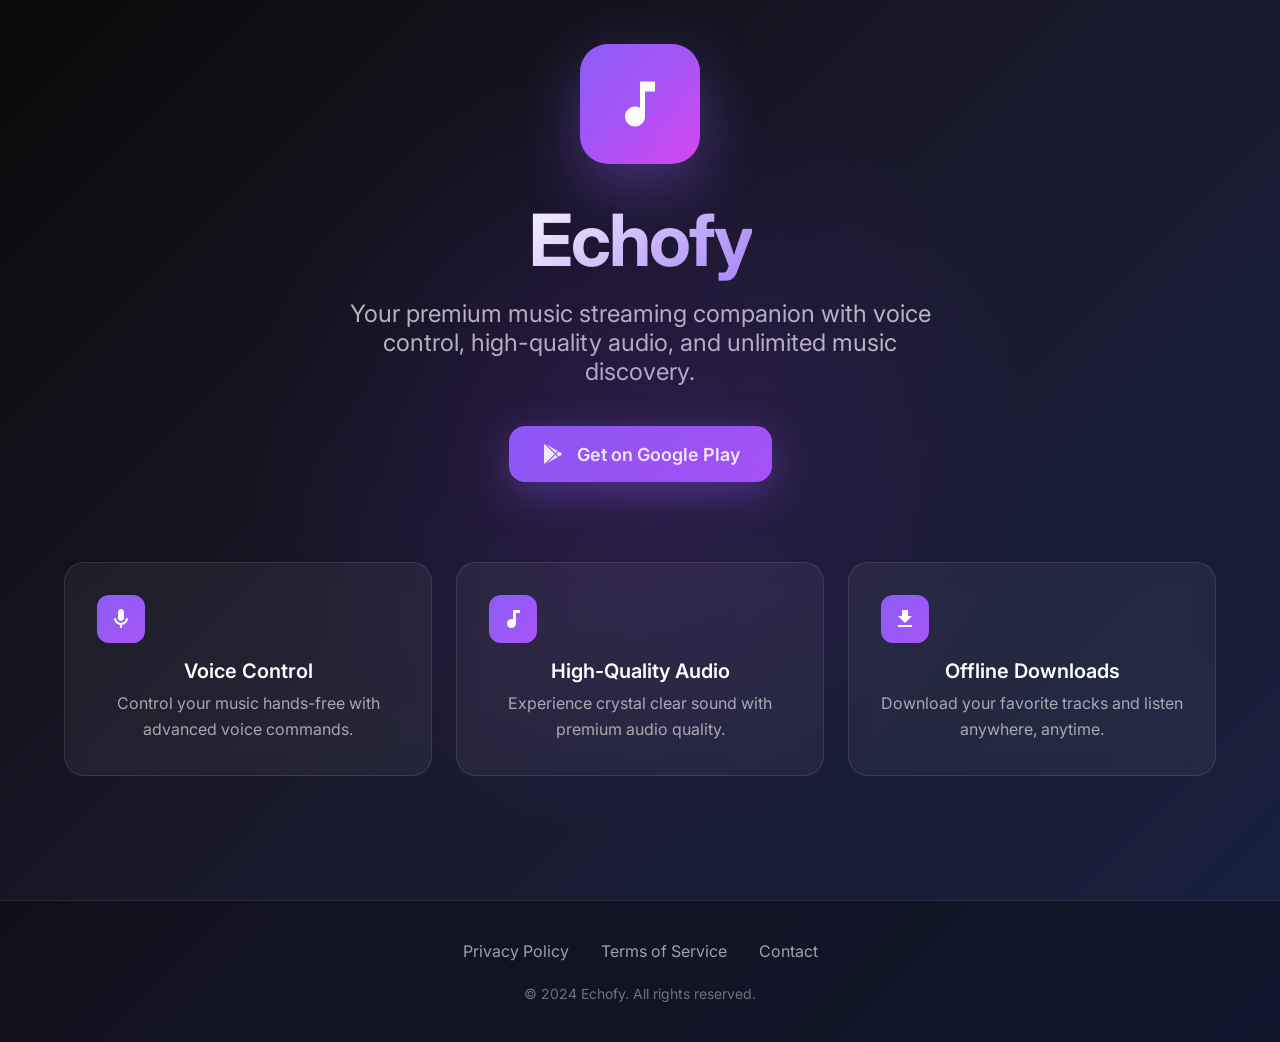
==== index.html @ 70262115 "Initial commit - Echofy landing page with app-ads.txt" ====
<!DOCTYPE html>
<html lang="en">
<head>
    <meta charset="UTF-8">
    <meta name="viewport" content="width=device-width, initial-scale=1.0">
    <title>Echofy - Premium Music Streaming</title>
    <meta name="description" content="Echofy - Your premium music streaming companion with voice control, high-quality audio, and offline downloads.">
    <link rel="preconnect" href="https://fonts.googleapis.com">
    <link rel="preconnect" href="https://fonts.gstatic.com" crossorigin>
    <link href="https://fonts.googleapis.com/css2?family=Inter:wght@400;500;600;700&display=swap" rel="stylesheet">
    <style>
        * {
            margin: 0;
            padding: 0;
            box-sizing: border-box;
        }
        
        body {
            font-family: 'Inter', -apple-system, BlinkMacSystemFont, sans-serif;
            background: linear-gradient(135deg, #0a0a0a 0%, #1a1a2e 50%, #16213e 100%);
            min-height: 100vh;
            color: #ffffff;
            overflow-x: hidden;
        }
        
        .container {
            max-width: 1200px;
            margin: 0 auto;
            padding: 0 24px;
        }
        
        /* Hero Section */
        .hero {
            min-height: 100vh;
            display: flex;
            flex-direction: column;
            justify-content: center;
            align-items: center;
            text-align: center;
            position: relative;
            padding: 40px 24px;
        }
        
        .hero::before {
            content: '';
            position: absolute;
            top: 0;
            left: 0;
            right: 0;
            bottom: 0;
            background: radial-gradient(circle at 50% 50%, rgba(138, 43, 226, 0.15) 0%, transparent 50%);
            pointer-events: none;
        }
        
        .logo {
            width: 120px;
            height: 120px;
            background: linear-gradient(135deg, #8B5CF6 0%, #A855F7 50%, #D946EF 100%);
            border-radius: 28px;
            display: flex;
            align-items: center;
            justify-content: center;
            margin-bottom: 32px;
            box-shadow: 0 20px 60px rgba(139, 92, 246, 0.4);
            animation: float 6s ease-in-out infinite;
        }
        
        @keyframes float {
            0%, 100% { transform: translateY(0px); }
            50% { transform: translateY(-10px); }
        }
        
        .logo svg {
            width: 60px;
            height: 60px;
            fill: white;
        }
        
        h1 {
            font-size: clamp(48px, 8vw, 72px);
            font-weight: 700;
            background: linear-gradient(135deg, #ffffff 0%, #a78bfa 100%);
            -webkit-background-clip: text;
            -webkit-text-fill-color: transparent;
            background-clip: text;
            margin-bottom: 16px;
            letter-spacing: -2px;
        }
        
        .tagline {
            font-size: clamp(18px, 3vw, 24px);
            color: rgba(255, 255, 255, 0.7);
            margin-bottom: 40px;
            max-width: 600px;
        }
        
        .cta-button {
            display: inline-flex;
            align-items: center;
            gap: 12px;
            padding: 16px 32px;
            background: linear-gradient(135deg, #8B5CF6 0%, #A855F7 100%);
            color: white;
            text-decoration: none;
            border-radius: 16px;
            font-weight: 600;
            font-size: 18px;
            transition: all 0.3s ease;
            box-shadow: 0 10px 40px rgba(139, 92, 246, 0.4);
        }
        
        .cta-button:hover {
            transform: translateY(-2px);
            box-shadow: 0 15px 50px rgba(139, 92, 246, 0.5);
        }
        
        .cta-button svg {
            width: 24px;
            height: 24px;
        }
        
        /* Features */
        .features {
            display: grid;
            grid-template-columns: repeat(auto-fit, minmax(280px, 1fr));
            gap: 24px;
            margin-top: 80px;
            padding-bottom: 80px;
        }
        
        .feature {
            background: rgba(255, 255, 255, 0.05);
            backdrop-filter: blur(10px);
            border: 1px solid rgba(255, 255, 255, 0.1);
            border-radius: 20px;
            padding: 32px;
            transition: all 0.3s ease;
        }
        
        .feature:hover {
            background: rgba(255, 255, 255, 0.08);
            border-color: rgba(139, 92, 246, 0.3);
            transform: translateY(-4px);
        }
        
        .feature-icon {
            width: 48px;
            height: 48px;
            background: linear-gradient(135deg, #8B5CF6 0%, #A855F7 100%);
            border-radius: 12px;
            display: flex;
            align-items: center;
            justify-content: center;
            margin-bottom: 16px;
        }
        
        .feature-icon svg {
            width: 24px;
            height: 24px;
            fill: white;
        }
        
        .feature h3 {
            font-size: 20px;
            font-weight: 600;
            margin-bottom: 8px;
        }
        
        .feature p {
            color: rgba(255, 255, 255, 0.6);
            line-height: 1.6;
        }
        
        /* Footer */
        footer {
            background: rgba(0, 0, 0, 0.3);
            border-top: 1px solid rgba(255, 255, 255, 0.1);
            padding: 40px 24px;
            text-align: center;
        }
        
        .footer-links {
            display: flex;
            justify-content: center;
            gap: 32px;
            margin-bottom: 24px;
            flex-wrap: wrap;
        }
        
        .footer-links a {
            color: rgba(255, 255, 255, 0.6);
            text-decoration: none;
            transition: color 0.3s ease;
        }
        
        .footer-links a:hover {
            color: #A855F7;
        }
        
        .copyright {
            color: rgba(255, 255, 255, 0.4);
            font-size: 14px;
        }
    </style>
</head>
<body>
    <section class="hero">
        <div class="logo">
            <svg viewBox="0 0 24 24" xmlns="http://www.w3.org/2000/svg">
                <path d="M12 3v10.55c-.59-.34-1.27-.55-2-.55-2.21 0-4 1.79-4 4s1.79 4 4 4 4-1.79 4-4V7h4V3h-6z"/>
            </svg>
        </div>
        <h1>Echofy</h1>
        <p class="tagline">Your premium music streaming companion with voice control, high-quality audio, and unlimited music discovery.</p>
        <a href="https://play.google.com/store/apps/details?id=com.Chenkham.Echofy" class="cta-button">
            <svg viewBox="0 0 24 24" fill="currentColor">
                <path d="M3,20.5V3.5C3,2.91 3.34,2.39 3.84,2.15L13.69,12L3.84,21.85C3.34,21.6 3,21.09 3,20.5M16.81,15.12L6.05,21.34L14.54,12.85L16.81,15.12M20.16,10.81C20.5,11.08 20.75,11.5 20.75,12C20.75,12.5 20.5,12.92 20.16,13.19L17.89,14.5L15.39,12L17.89,9.5L20.16,10.81M6.05,2.66L16.81,8.88L14.54,11.15L6.05,2.66Z"/>
            </svg>
            Get on Google Play
        </a>
        
        <div class="features container">
            <div class="feature">
                <div class="feature-icon">
                    <svg viewBox="0 0 24 24"><path d="M12 14c1.66 0 3-1.34 3-3V5c0-1.66-1.34-3-3-3S9 3.34 9 5v6c0 1.66 1.34 3 3 3zm5.91-3c-.49 0-.9.36-.98.85C16.52 14.2 14.47 16 12 16s-4.52-1.8-4.93-4.15c-.08-.49-.49-.85-.98-.85-.61 0-1.09.54-1 1.14.49 3 2.89 5.35 5.91 5.78V20c0 .55.45 1 1 1s1-.45 1-1v-2.08c3.02-.43 5.42-2.78 5.91-5.78.1-.6-.39-1.14-1-1.14z"/></svg>
                </div>
                <h3>Voice Control</h3>
                <p>Control your music hands-free with advanced voice commands.</p>
            </div>
            <div class="feature">
                <div class="feature-icon">
                    <svg viewBox="0 0 24 24"><path d="M12 3v9.28c-.47-.17-.97-.28-1.5-.28C8.01 12 6 14.01 6 16.5S8.01 21 10.5 21c2.31 0 4.2-1.75 4.45-4H15V6h4V3h-7z"/></svg>
                </div>
                <h3>High-Quality Audio</h3>
                <p>Experience crystal clear sound with premium audio quality.</p>
            </div>
            <div class="feature">
                <div class="feature-icon">
                    <svg viewBox="0 0 24 24"><path d="M19 9h-4V3H9v6H5l7 7 7-7zM5 18v2h14v-2H5z"/></svg>
                </div>
                <h3>Offline Downloads</h3>
                <p>Download your favorite tracks and listen anywhere, anytime.</p>
            </div>
        </div>
    </section>
    
    <footer>
        <div class="footer-links">
            <a href="privacy-policy.html">Privacy Policy</a>
            <a href="terms.html">Terms of Service</a>
            <a href="mailto:support@echofy.app">Contact</a>
        </div>
        <p class="copyright">© 2024 Echofy. All rights reserved.</p>
    </footer>
</body>
</html>
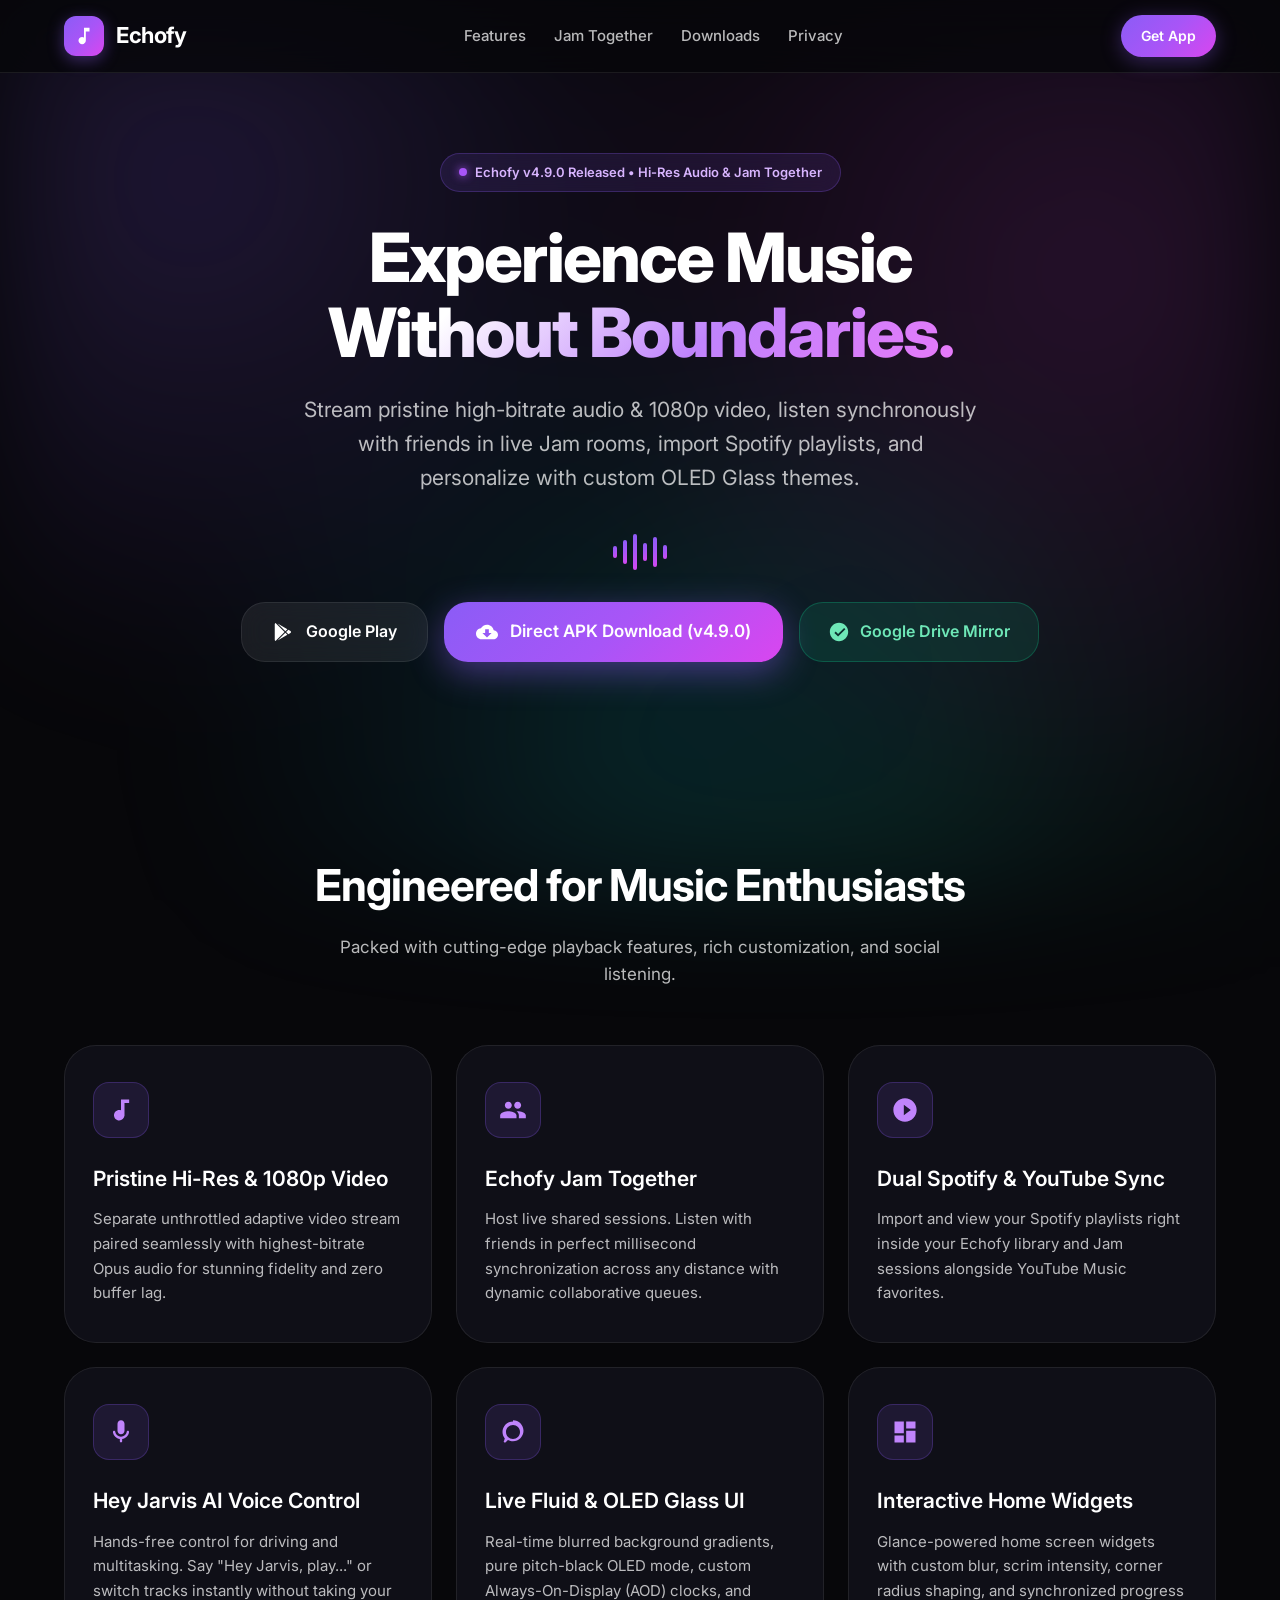
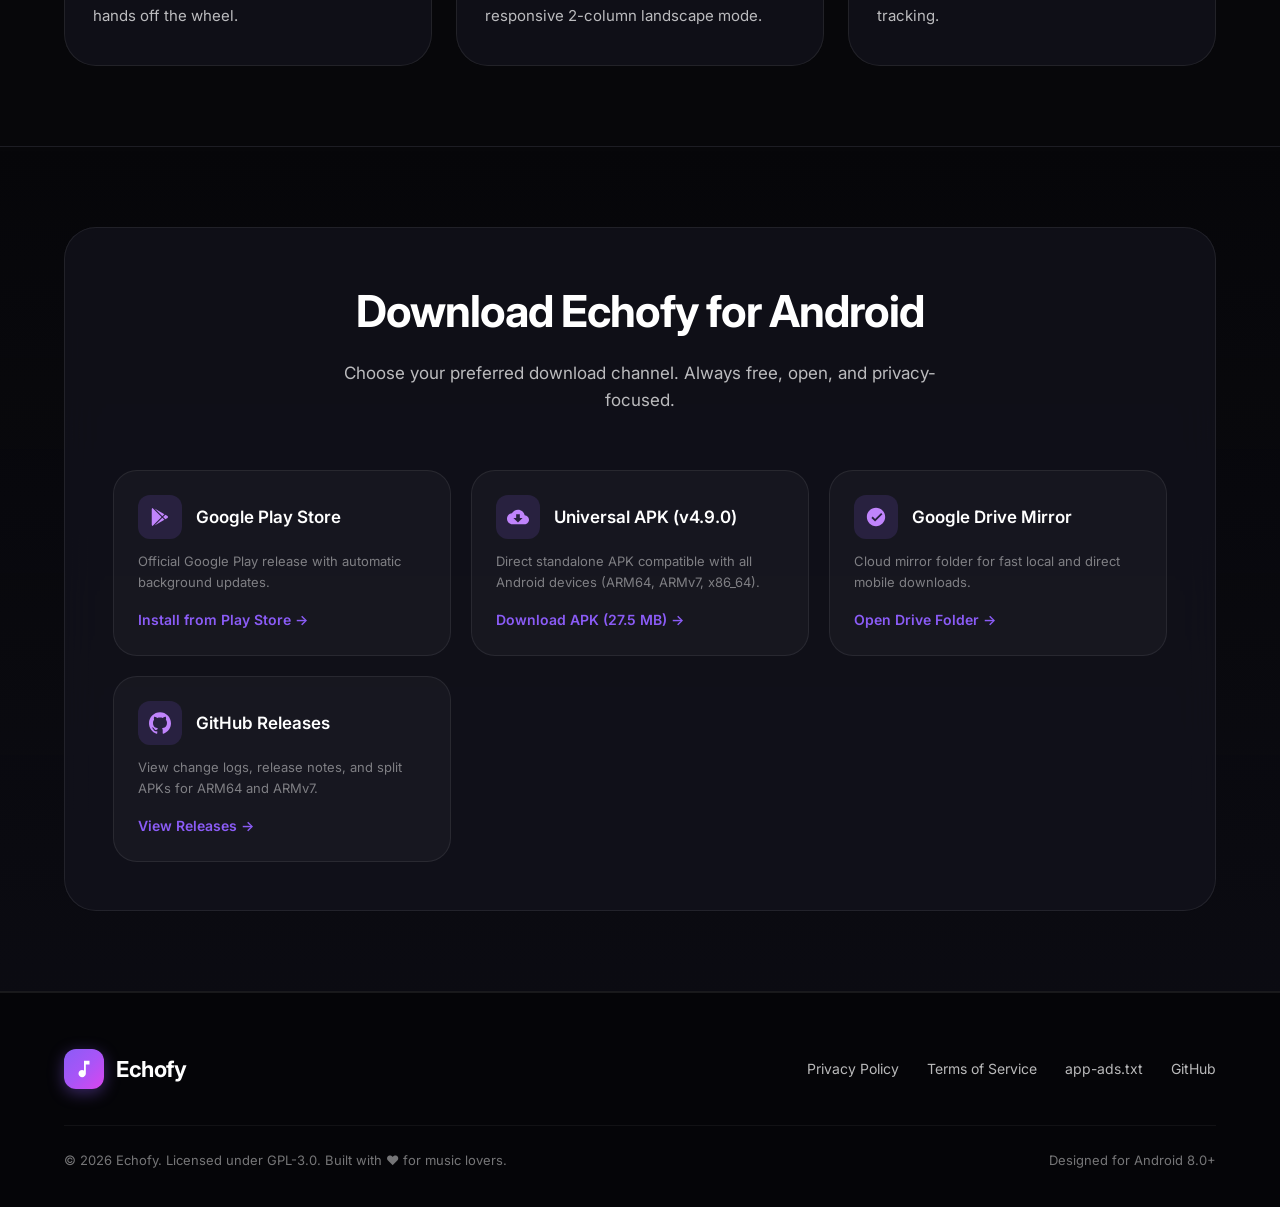
==== commit c9f842a1: "feat: Add dynamic deep-link router, modern OLED glass UI, downloads hub, and Jam Together support" ====
--- a/index.html
+++ b/index.html
@@ -1,256 +1,332 @@
 <!DOCTYPE html>
 <html lang="en">
 <head>
-    <meta charset="UTF-8">
-    <meta name="viewport" content="width=device-width, initial-scale=1.0">
-    <title>Echofy - Premium Music Streaming</title>
-    <meta name="description" content="Echofy - Your premium music streaming companion with voice control, high-quality audio, and offline downloads.">
-    <link rel="preconnect" href="https://fonts.googleapis.com">
-    <link rel="preconnect" href="https://fonts.gstatic.com" crossorigin>
-    <link href="https://fonts.googleapis.com/css2?family=Inter:wght@400;500;600;700&display=swap" rel="stylesheet">
-    <style>
-        * {
-            margin: 0;
-            padding: 0;
-            box-sizing: border-box;
-        }
-        
-        body {
-            font-family: 'Inter', -apple-system, BlinkMacSystemFont, sans-serif;
-            background: linear-gradient(135deg, #0a0a0a 0%, #1a1a2e 50%, #16213e 100%);
-            min-height: 100vh;
-            color: #ffffff;
-            overflow-x: hidden;
-        }
-        
-        .container {
-            max-width: 1200px;
-            margin: 0 auto;
-            padding: 0 24px;
-        }
-        
-        /* Hero Section */
-        .hero {
-            min-height: 100vh;
-            display: flex;
-            flex-direction: column;
-            justify-content: center;
-            align-items: center;
-            text-align: center;
-            position: relative;
-            padding: 40px 24px;
-        }
-        
-        .hero::before {
-            content: '';
-            position: absolute;
-            top: 0;
-            left: 0;
-            right: 0;
-            bottom: 0;
-            background: radial-gradient(circle at 50% 50%, rgba(138, 43, 226, 0.15) 0%, transparent 50%);
-            pointer-events: none;
-        }
-        
-        .logo {
-            width: 120px;
-            height: 120px;
-            background: linear-gradient(135deg, #8B5CF6 0%, #A855F7 50%, #D946EF 100%);
-            border-radius: 28px;
-            display: flex;
-            align-items: center;
-            justify-content: center;
-            margin-bottom: 32px;
-            box-shadow: 0 20px 60px rgba(139, 92, 246, 0.4);
-            animation: float 6s ease-in-out infinite;
-        }
-        
-        @keyframes float {
-            0%, 100% { transform: translateY(0px); }
-            50% { transform: translateY(-10px); }
-        }
-        
-        .logo svg {
-            width: 60px;
-            height: 60px;
-            fill: white;
-        }
-        
-        h1 {
-            font-size: clamp(48px, 8vw, 72px);
-            font-weight: 700;
-            background: linear-gradient(135deg, #ffffff 0%, #a78bfa 100%);
-            -webkit-background-clip: text;
-            -webkit-text-fill-color: transparent;
-            background-clip: text;
-            margin-bottom: 16px;
-            letter-spacing: -2px;
-        }
-        
-        .tagline {
-            font-size: clamp(18px, 3vw, 24px);
-            color: rgba(255, 255, 255, 0.7);
-            margin-bottom: 40px;
-            max-width: 600px;
-        }
-        
-        .cta-button {
-            display: inline-flex;
-            align-items: center;
-            gap: 12px;
-            padding: 16px 32px;
-            background: linear-gradient(135deg, #8B5CF6 0%, #A855F7 100%);
-            color: white;
-            text-decoration: none;
-            border-radius: 16px;
-            font-weight: 600;
-            font-size: 18px;
-            transition: all 0.3s ease;
-            box-shadow: 0 10px 40px rgba(139, 92, 246, 0.4);
-        }
-        
-        .cta-button:hover {
-            transform: translateY(-2px);
-            box-shadow: 0 15px 50px rgba(139, 92, 246, 0.5);
-        }
-        
-        .cta-button svg {
-            width: 24px;
-            height: 24px;
-        }
-        
-        /* Features */
-        .features {
-            display: grid;
-            grid-template-columns: repeat(auto-fit, minmax(280px, 1fr));
-            gap: 24px;
-            margin-top: 80px;
-            padding-bottom: 80px;
-        }
-        
-        .feature {
-            background: rgba(255, 255, 255, 0.05);
-            backdrop-filter: blur(10px);
-            border: 1px solid rgba(255, 255, 255, 0.1);
-            border-radius: 20px;
-            padding: 32px;
-            transition: all 0.3s ease;
-        }
-        
-        .feature:hover {
-            background: rgba(255, 255, 255, 0.08);
-            border-color: rgba(139, 92, 246, 0.3);
-            transform: translateY(-4px);
-        }
-        
-        .feature-icon {
-            width: 48px;
-            height: 48px;
-            background: linear-gradient(135deg, #8B5CF6 0%, #A855F7 100%);
-            border-radius: 12px;
-            display: flex;
-            align-items: center;
-            justify-content: center;
-            margin-bottom: 16px;
-        }
-        
-        .feature-icon svg {
-            width: 24px;
-            height: 24px;
-            fill: white;
-        }
-        
-        .feature h3 {
-            font-size: 20px;
-            font-weight: 600;
-            margin-bottom: 8px;
-        }
-        
-        .feature p {
-            color: rgba(255, 255, 255, 0.6);
-            line-height: 1.6;
-        }
-        
-        /* Footer */
-        footer {
-            background: rgba(0, 0, 0, 0.3);
-            border-top: 1px solid rgba(255, 255, 255, 0.1);
-            padding: 40px 24px;
-            text-align: center;
-        }
-        
-        .footer-links {
-            display: flex;
-            justify-content: center;
-            gap: 32px;
-            margin-bottom: 24px;
-            flex-wrap: wrap;
-        }
-        
-        .footer-links a {
-            color: rgba(255, 255, 255, 0.6);
-            text-decoration: none;
-            transition: color 0.3s ease;
-        }
-        
-        .footer-links a:hover {
-            color: #A855F7;
-        }
-        
-        .copyright {
-            color: rgba(255, 255, 255, 0.4);
-            font-size: 14px;
-        }
-    </style>
+  <meta charset="UTF-8">
+  <meta name="viewport" content="width=device-width, initial-scale=1.0">
+  
+  <!-- Primary Meta Tags -->
+  <title>Echofy - Premium Music Streaming & Jam Together</title>
+  <meta name="title" content="Echofy - Premium Music Streaming & Jam Together">
+  <meta name="description" content="Stream lossless music, enjoy 1080p music videos, listen together in real-time Jam sessions, sync Spotify playlists, and control playback with Hey Jarvis AI voice assistant.">
+  <meta name="theme-color" content="#07070a">
+
+  <!-- Open Graph / Facebook / WhatsApp -->
+  <meta property="og:type" content="music.song">
+  <meta property="og:site_name" content="Echofy">
+  <meta property="og:title" content="Echofy - Premium Music Streaming">
+  <meta property="og:description" content="Experience music without boundaries. Lossless audio, real-time Jam Together sync, Spotify playlist integration, and dynamic Glass UI.">
+  <meta property="og:image" content="https://raw.githubusercontent.com/chenkham/Echofy-android/master/fastlane/metadata/android/en-US/images/featureGraphic.png">
+
+  <!-- Twitter / X -->
+  <meta property="twitter:card" content="summary_large_image">
+  <meta property="twitter:title" content="Echofy - Premium Music Streaming">
+  <meta property="twitter:description" content="Experience music without boundaries. Stream lossless audio, listen in sync with friends, and customize with OLED Glass UI.">
+  <meta property="twitter:image" content="https://raw.githubusercontent.com/chenkham/Echofy-android/master/fastlane/metadata/android/en-US/images/featureGraphic.png">
+
+  <!-- Fonts & Stylesheet -->
+  <link rel="preconnect" href="https://fonts.googleapis.com">
+  <link rel="preconnect" href="https://fonts.gstatic.com" crossorigin>
+  <link href="https://fonts.googleapis.com/css2?family=Inter:wght@400;500;600;700;800&display=swap" rel="stylesheet">
+  <link rel="stylesheet" href="style.css">
 </head>
 <body>
+  <!-- Ambient background glow -->
+  <div class="bg-mesh"></div>
+
+  <!-- Navigation Bar -->
+  <header class="navbar">
+    <div class="container nav-container">
+      <a href="index.html" class="nav-brand">
+        <div class="brand-icon">
+          <svg viewBox="0 0 24 24">
+            <path d="M12 3v10.55c-.59-.34-1.27-.55-2-.55-2.21 0-4 1.79-4 4s1.79 4 4 4 4-1.79 4-4V7h4V3h-6z"/>
+          </svg>
+        </div>
+        <span>Echofy</span>
+      </a>
+
+      <nav class="nav-links">
+        <a href="#features" class="nav-link">Features</a>
+        <a href="#jam" class="nav-link">Jam Together</a>
+        <a href="#downloads" class="nav-link">Downloads</a>
+        <a href="privacy-policy.html" class="nav-link">Privacy</a>
+      </nav>
+
+      <a href="#downloads" class="nav-btn">Get App</a>
+    </div>
+  </header>
+
+  <main>
+    <!-- Dynamic Shared Item Card (Activated when opening a shared track, jam, or playlist link) -->
+    <section id="shared-item-section" class="container">
+      <div class="shared-card">
+        <div class="shared-media-preview">
+          <div id="jam-box" class="jam-code-box" style="display: none; width: 100%;">
+            <div>
+              <span style="font-size: 11px; text-transform: uppercase; color: #6ee7b7; font-weight: 700;">Invite Code</span>
+              <div id="jam-code-display" class="jam-code-text">ECHOFY</div>
+            </div>
+            <button id="btn-copy-jam" class="btn-copy" type="button">Copy Code</button>
+          </div>
+          <img id="shared-art" class="shared-art" src="" alt="Album Artwork" style="display: none;">
+        </div>
+
+        <div class="shared-details">
+          <span id="shared-badge" class="shared-badge">🎵 Shared Item</span>
+          <h2 id="shared-title" class="shared-title">Loading track...</h2>
+          <p id="shared-subtitle" class="shared-subtitle">Listen seamlessly in high quality on Echofy</p>
+
+          <div class="shared-actions">
+            <button id="btn-open-app" class="btn-open-app" type="button">
+              <svg width="20" height="20" viewBox="0 0 24 24" fill="currentColor">
+                <path d="M8 5v14l11-7z"/>
+              </svg>
+              Open in Echofy
+            </button>
+            <a href="#downloads" class="btn-secondary">
+              <svg width="18" height="18" viewBox="0 0 24 24" fill="currentColor">
+                <path d="M19 9h-4V3H9v6H5l7 7 7-7zM5 18v2h14v-2H5z"/>
+              </svg>
+              Download App
+            </a>
+          </div>
+        </div>
+      </div>
+    </section>
+
+    <!-- Hero Section -->
     <section class="hero">
-        <div class="logo">
-            <svg viewBox="0 0 24 24" xmlns="http://www.w3.org/2000/svg">
-                <path d="M12 3v10.55c-.59-.34-1.27-.55-2-.55-2.21 0-4 1.79-4 4s1.79 4 4 4 4-1.79 4-4V7h4V3h-6z"/>
+      <div class="container">
+        <div class="release-pill">
+          <span class="pill-dot"></span>
+          <span>Echofy v4.9.0 Released • Hi-Res Audio & Jam Together</span>
+        </div>
+
+        <h1 class="hero-title">
+          Experience Music <br>
+          <span class="gradient-text">Without Boundaries.</span>
+        </h1>
+
+        <p class="hero-subhead">
+          Stream pristine high-bitrate audio & 1080p video, listen synchronously with friends in live Jam rooms, import Spotify playlists, and personalize with custom OLED Glass themes.
+        </p>
+
+        <!-- Animated Sound Wave Visualizer -->
+        <div class="wave-visualizer">
+          <div class="wave-bar"></div>
+          <div class="wave-bar"></div>
+          <div class="wave-bar"></div>
+          <div class="wave-bar"></div>
+          <div class="wave-bar"></div>
+          <div class="wave-bar"></div>
+        </div>
+
+        <div class="hero-cta-group">
+          <a href="https://play.google.com/store/apps/details?id=com.Chenkham.Echofy" class="btn-playstore btn-playstore-link" target="_blank" rel="noopener">
+            <svg width="22" height="22" viewBox="0 0 24 24" fill="currentColor">
+              <path d="M3,20.5V3.5C3,2.91 3.34,2.39 3.84,2.15L13.69,12L3.84,21.85C3.34,21.6 3,21.09 3,20.5M16.81,15.12L6.05,21.34L14.54,12.85L16.81,15.12M20.16,10.81C20.5,11.08 20.75,11.5 20.75,12C20.75,12.5 20.5,12.92 20.16,13.19L17.89,14.5L15.39,12L17.89,9.5L20.16,10.81M6.05,2.66L16.81,8.88L14.54,11.15L6.05,2.66Z"/>
             </svg>
-        </div>
-        <h1>Echofy</h1>
-        <p class="tagline">Your premium music streaming companion with voice control, high-quality audio, and unlimited music discovery.</p>
-        <a href="https://play.google.com/store/apps/details?id=com.Chenkham.Echofy" class="cta-button">
-            <svg viewBox="0 0 24 24" fill="currentColor">
-                <path d="M3,20.5V3.5C3,2.91 3.34,2.39 3.84,2.15L13.69,12L3.84,21.85C3.34,21.6 3,21.09 3,20.5M16.81,15.12L6.05,21.34L14.54,12.85L16.81,15.12M20.16,10.81C20.5,11.08 20.75,11.5 20.75,12C20.75,12.5 20.5,12.92 20.16,13.19L17.89,14.5L15.39,12L17.89,9.5L20.16,10.81M6.05,2.66L16.81,8.88L14.54,11.15L6.05,2.66Z"/>
+            Google Play
+          </a>
+
+          <a href="https://github.com/chenkham/Echofy-android/releases/download/v4.9.0/Echofy_4.9.0_universal.apk" class="btn-primary btn-apk-link">
+            <svg width="22" height="22" viewBox="0 0 24 24" fill="currentColor">
+              <path d="M19.35 10.04C18.67 6.59 15.64 4 12 4 9.11 4 6.6 5.64 5.35 8.04 2.34 8.36 0 10.91 0 14c0 3.31 2.69 6 6 6h13c2.76 0 5-2.24 5-5 0-2.64-2.05-4.78-4.65-4.96zM17 13l-5 5-5-5h3V9h4v4h3z"/>
             </svg>
-            Get on Google Play
+            Direct APK Download (v4.9.0)
+          </a>
+
+          <a href="https://drive.google.com/drive/folders/1EchofyReleases?usp=sharing" class="btn-drive btn-drive-link" target="_blank" rel="noopener">
+            <svg width="22" height="22" viewBox="0 0 24 24" fill="currentColor">
+              <path d="M12.01 1.98c-5.52 0-10 4.48-10 10 0 5.52 4.48 10 10 10 5.52 0 10-4.48 10-10 0-5.52-4.48-10-10-10zm-1.01 15.02l-4-4 1.41-1.41 2.59 2.58 6.59-6.59 1.41 1.41-8 8z"/>
+            </svg>
+            Google Drive Mirror
+          </a>
+        </div>
+      </div>
+    </section>
+
+    <!-- Features Grid -->
+    <section id="features" class="section">
+      <div class="container">
+        <div class="section-header">
+          <h2 class="section-title">Engineered for Music Enthusiasts</h2>
+          <p class="section-desc">Packed with cutting-edge playback features, rich customization, and social listening.</p>
+        </div>
+
+        <div class="features-grid">
+          <!-- Feature 1: Lossless Audio & 1080p Video -->
+          <div class="feature-card">
+            <div class="feature-icon-box">
+              <svg viewBox="0 0 24 24">
+                <path d="M12 3v9.28c-.47-.17-.97-.28-1.5-.28C8.01 12 6 14.01 6 16.5S8.01 21 10.5 21c2.31 0 4.2-1.75 4.45-4H15V6h4V3h-7z"/>
+              </svg>
+            </div>
+            <h3>Pristine Hi-Res & 1080p Video</h3>
+            <p>Separate unthrottled adaptive video stream paired seamlessly with highest-bitrate Opus audio for stunning fidelity and zero buffer lag.</p>
+          </div>
+
+          <!-- Feature 2: Echofy Jam Together -->
+          <div id="jam" class="feature-card">
+            <div class="feature-icon-box">
+              <svg viewBox="0 0 24 24">
+                <path d="M16 11c1.66 0 2.99-1.34 2.99-3S17.66 5 16 5c-1.66 0-3 1.34-3 3s1.34 3 3 3zm-8 0c1.66 0 2.99-1.34 2.99-3S9.66 5 8 5C6.34 5 5 6.34 5 8s1.34 3 3 3zm0 2c-2.33 0-7 1.17-7 3.5V19h14v-2.5c0-2.33-4.67-3.5-7-3.5zm8 0c-.29 0-.62.02-.97.05 1.16.84 1.97 1.97 1.97 3.45V19h6v-2.5c0-2.33-4.67-3.5-7-3.5z"/>
+              </svg>
+            </div>
+            <h3>Echofy Jam Together</h3>
+            <p>Host live shared sessions. Listen with friends in perfect millisecond synchronization across any distance with dynamic collaborative queues.</p>
+          </div>
+
+          <!-- Feature 3: Spotify & YouTube Dual Sync -->
+          <div class="feature-card">
+            <div class="feature-icon-box">
+              <svg viewBox="0 0 24 24">
+                <path d="M12 2C6.48 2 2 6.48 2 12s4.48 10 10 10 10-4.48 10-10S17.52 2 12 2zm-1 14.5v-9l6 4.5-6 4.5z"/>
+              </svg>
+            </div>
+            <h3>Dual Spotify & YouTube Sync</h3>
+            <p>Import and view your Spotify playlists right inside your Echofy library and Jam sessions alongside YouTube Music favorites.</p>
+          </div>
+
+          <!-- Feature 4: Hey Jarvis AI Voice Assistant -->
+          <div class="feature-card">
+            <div class="feature-icon-box">
+              <svg viewBox="0 0 24 24">
+                <path d="M12 14c1.66 0 3-1.34 3-3V5c0-1.66-1.34-3-3-3S9 3.34 9 5v6c0 1.66 1.34 3 3 3zm5.91-3c-.49 0-.9.36-.98.85C16.52 14.2 14.47 16 12 16s-4.52-1.8-4.93-4.15c-.08-.49-.49-.85-.98-.85-.61 0-1.09.54-1 1.14.49 3 2.89 5.35 5.91 5.78V20c0 .55.45 1 1 1s1-.45 1-1v-2.08c3.02-.43 5.42-2.78 5.91-5.78.1-.6-.39-1.14-1-1.14z"/>
+              </svg>
+            </div>
+            <h3>Hey Jarvis AI Voice Control</h3>
+            <p>Hands-free control for driving and multitasking. Say "Hey Jarvis, play..." or switch tracks instantly without taking your hands off the wheel.</p>
+          </div>
+
+          <!-- Feature 5: OLED Glass & Dynamic Themes -->
+          <div class="feature-card">
+            <div class="feature-icon-box">
+              <svg viewBox="0 0 24 24">
+                <path d="M12 3c-4.97 0-9 4.03-9 9 0 2.12.74 4.07 1.97 5.61L4.35 19.4c-.39.39-.39 1.02 0 1.41.39.39 1.02.39 1.41 0l1.9-1.9C9.22 19.58 10.56 20 12 20c4.97 0 9-4.03 9-9s-4.03-9-9-9zm0 15c-3.31 0-6-2.69-6-6s2.69-6 6-6 6 2.69 6 6-2.69 6-6 6z"/>
+              </svg>
+            </div>
+            <h3>Live Fluid & OLED Glass UI</h3>
+            <p>Real-time blurred background gradients, pure pitch-black OLED mode, custom Always-On-Display (AOD) clocks, and responsive 2-column landscape mode.</p>
+          </div>
+
+          <!-- Feature 6: Interactive Widgets -->
+          <div class="feature-card">
+            <div class="feature-icon-box">
+              <svg viewBox="0 0 24 24">
+                <path d="M3 13h8V3H3v10zm0 8h8v-6H3v6zm10 0h8V11h-8v10zm0-18v6h8V3h-8z"/>
+              </svg>
+            </div>
+            <h3>Interactive Home Widgets</h3>
+            <p>Glance-powered home screen widgets with custom blur, scrim intensity, corner radius shaping, and synchronized progress tracking.</p>
+          </div>
+        </div>
+      </div>
+    </section>
+
+    <!-- Download Hub Section -->
+    <section id="downloads" class="section download-section">
+      <div class="container">
+        <div class="downloads-wrapper">
+          <div class="section-header">
+            <h2 class="section-title">Download Echofy for Android</h2>
+            <p class="section-desc">Choose your preferred download channel. Always free, open, and privacy-focused.</p>
+          </div>
+
+          <div class="download-cards-grid">
+            <!-- Google Play Tile -->
+            <a href="https://play.google.com/store/apps/details?id=com.Chenkham.Echofy" class="download-tile btn-playstore-link" target="_blank" rel="noopener">
+              <div>
+                <div class="tile-header">
+                  <div class="tile-icon">
+                    <svg viewBox="0 0 24 24"><path d="M3,20.5V3.5C3,2.91 3.34,2.39 3.84,2.15L13.69,12L3.84,21.85C3.34,21.6 3,21.09 3,20.5M16.81,15.12L6.05,21.34L14.54,12.85L16.81,15.12M20.16,10.81C20.5,11.08 20.75,11.5 20.75,12C20.75,12.5 20.5,12.92 20.16,13.19L17.89,14.5L15.39,12L17.89,9.5L20.16,10.81M6.05,2.66L16.81,8.88L14.54,11.15L6.05,2.66Z"/></svg>
+                  </div>
+                  <div class="tile-title">Google Play Store</div>
+                </div>
+                <div class="tile-desc">Official Google Play release with automatic background updates.</div>
+              </div>
+              <div class="tile-action">Install from Play Store &rarr;</div>
+            </a>
+
+            <!-- Universal Release APK -->
+            <a href="https://github.com/chenkham/Echofy-android/releases/download/v4.9.0/Echofy_4.9.0_universal.apk" class="download-tile btn-apk-link">
+              <div>
+                <div class="tile-header">
+                  <div class="tile-icon">
+                    <svg viewBox="0 0 24 24"><path d="M19.35 10.04C18.67 6.59 15.64 4 12 4 9.11 4 6.6 5.64 5.35 8.04 2.34 8.36 0 10.91 0 14c0 3.31 2.69 6 6 6h13c2.76 0 5-2.24 5-5 0-2.64-2.05-4.78-4.65-4.96zM17 13l-5 5-5-5h3V9h4v4h3z"/></svg>
+                  </div>
+                  <div class="tile-title">Universal APK (v4.9.0)</div>
+                </div>
+                <div class="tile-desc">Direct standalone APK compatible with all Android devices (ARM64, ARMv7, x86_64).</div>
+              </div>
+              <div class="tile-action">Download APK (27.5 MB) &rarr;</div>
+            </a>
+
+            <!-- Google Drive Mirror -->
+            <a href="https://drive.google.com/drive/folders/1EchofyReleases?usp=sharing" class="download-tile btn-drive-link" target="_blank" rel="noopener">
+              <div>
+                <div class="tile-header">
+                  <div class="tile-icon">
+                    <svg viewBox="0 0 24 24"><path d="M12.01 1.98c-5.52 0-10 4.48-10 10 0 5.52 4.48 10 10 10 5.52 0 10-4.48 10-10 0-5.52-4.48-10-10-10zm-1.01 15.02l-4-4 1.41-1.41 2.59 2.58 6.59-6.59 1.41 1.41-8 8z"/></svg>
+                  </div>
+                  <div class="tile-title">Google Drive Mirror</div>
+                </div>
+                <div class="tile-desc">Cloud mirror folder for fast local and direct mobile downloads.</div>
+              </div>
+              <div class="tile-action">Open Drive Folder &rarr;</div>
+            </a>
+
+            <!-- GitHub Releases -->
+            <a href="https://github.com/chenkham/Echofy-android/releases" class="download-tile" target="_blank" rel="noopener">
+              <div>
+                <div class="tile-header">
+                  <div class="tile-icon">
+                    <svg viewBox="0 0 24 24"><path d="M12 .297c-6.63 0-12 5.373-12 12 0 5.303 3.438 9.8 8.205 11.385.6.113.82-.258.82-.577 0-.285-.01-1.04-.015-2.04-3.338.724-4.042-1.61-4.042-1.61C4.422 18.07 3.633 17.7 3.633 17.7c-1.087-.744.084-.729.084-.729 1.205.084 1.838 1.236 1.838 1.236 1.07 1.835 2.809 1.305 3.495.998.108-.776.417-1.305.76-1.605-2.665-.3-5.466-1.332-5.466-5.93 0-1.31.465-2.38 1.235-3.22-.135-.303-.54-1.523.105-3.176 0 0 1.005-.322 3.3 1.23.96-.267 1.98-.399 3-.405 1.02.006 2.04.138 3 .405 2.28-1.552 3.285-1.23 3.285-1.23.645 1.653.24 2.873.12 3.176.765.84 1.23 1.91 1.23 3.22 0 4.61-2.805 5.625-5.475 5.92.42.36.81 1.096.81 2.22 0 1.606-.015 2.896-.015 3.286 0 .315.21.69.825.57C20.565 22.092 24 17.592 24 12.297c0-6.627-5.373-12-12-12"/></svg>
+                  </div>
+                  <div class="tile-title">GitHub Releases</div>
+                </div>
+                <div class="tile-desc">View change logs, release notes, and split APKs for ARM64 and ARMv7.</div>
+              </div>
+              <div class="tile-action">View Releases &rarr;</div>
+            </a>
+          </div>
+        </div>
+      </div>
+    </section>
+  </main>
+
+  <!-- Footer -->
+  <footer>
+    <div class="container">
+      <div class="footer-top">
+        <a href="index.html" class="nav-brand">
+          <div class="brand-icon">
+            <svg viewBox="0 0 24 24">
+              <path d="M12 3v10.55c-.59-.34-1.27-.55-2-.55-2.21 0-4 1.79-4 4s1.79 4 4 4 4-1.79 4-4V7h4V3h-6z"/>
+            </svg>
+          </div>
+          <span>Echofy</span>
         </a>
-        
-        <div class="features container">
-            <div class="feature">
-                <div class="feature-icon">
-                    <svg viewBox="0 0 24 24"><path d="M12 14c1.66 0 3-1.34 3-3V5c0-1.66-1.34-3-3-3S9 3.34 9 5v6c0 1.66 1.34 3 3 3zm5.91-3c-.49 0-.9.36-.98.85C16.52 14.2 14.47 16 12 16s-4.52-1.8-4.93-4.15c-.08-.49-.49-.85-.98-.85-.61 0-1.09.54-1 1.14.49 3 2.89 5.35 5.91 5.78V20c0 .55.45 1 1 1s1-.45 1-1v-2.08c3.02-.43 5.42-2.78 5.91-5.78.1-.6-.39-1.14-1-1.14z"/></svg>
-                </div>
-                <h3>Voice Control</h3>
-                <p>Control your music hands-free with advanced voice commands.</p>
-            </div>
-            <div class="feature">
-                <div class="feature-icon">
-                    <svg viewBox="0 0 24 24"><path d="M12 3v9.28c-.47-.17-.97-.28-1.5-.28C8.01 12 6 14.01 6 16.5S8.01 21 10.5 21c2.31 0 4.2-1.75 4.45-4H15V6h4V3h-7z"/></svg>
-                </div>
-                <h3>High-Quality Audio</h3>
-                <p>Experience crystal clear sound with premium audio quality.</p>
-            </div>
-            <div class="feature">
-                <div class="feature-icon">
-                    <svg viewBox="0 0 24 24"><path d="M19 9h-4V3H9v6H5l7 7 7-7zM5 18v2h14v-2H5z"/></svg>
-                </div>
-                <h3>Offline Downloads</h3>
-                <p>Download your favorite tracks and listen anywhere, anytime.</p>
-            </div>
-        </div>
-    </section>
-    
-    <footer>
+
         <div class="footer-links">
-            <a href="privacy-policy.html">Privacy Policy</a>
-            <a href="terms.html">Terms of Service</a>
-            <a href="mailto:support@echofy.app">Contact</a>
-        </div>
-        <p class="copyright">© 2024 Echofy. All rights reserved.</p>
-    </footer>
+          <a href="privacy-policy.html" class="footer-link">Privacy Policy</a>
+          <a href="terms.html" class="footer-link">Terms of Service</a>
+          <a href="app-ads.txt" class="footer-link">app-ads.txt</a>
+          <a href="https://github.com/chenkham/Echofy-android" class="footer-link" target="_blank" rel="noopener">GitHub</a>
+        </div>
+      </div>
+
+      <div class="footer-bottom">
+        <p>&copy; 2026 Echofy. Licensed under GPL-3.0. Built with ❤️ for music lovers.</p>
+        <p>Designed for Android 8.0+</p>
+      </div>
+    </div>
+  </footer>
+
+  <!-- Floating Toast Notification -->
+  <div id="toast">Notification</div>
+
+  <!-- Main JavaScript Engine -->
+  <script src="app.js"></script>
 </body>
 </html>
--- a/style.css
+++ b/style.css
@@ -0,0 +1,755 @@
+/* 
+ * Echofy Modern OLED Glassmorphism Design System
+ * Pure CSS3 with variables, grid, flexbox, and backdrop filters
+ */
+
+:root {
+  --bg-primary: #07070a;
+  --bg-surface: rgba(18, 18, 28, 0.7);
+  --bg-surface-hover: rgba(28, 28, 44, 0.85);
+  --bg-glass: rgba(255, 255, 255, 0.04);
+  --bg-glass-card: rgba(20, 20, 32, 0.65);
+  --border-glass: rgba(255, 255, 255, 0.08);
+  --border-glow: rgba(168, 85, 247, 0.4);
+
+  --accent-purple: #8b5cf6;
+  --accent-fuchsia: #d946ef;
+  --accent-cyan: #06b6d4;
+  --accent-emerald: #10b981;
+  --accent-gradient: linear-gradient(135deg, #8b5cf6 0%, #a855f7 50%, #d946ef 100%);
+  --accent-emerald-gradient: linear-gradient(135deg, #10b981 0%, #06b6d4 100%);
+
+  --text-primary: #ffffff;
+  --text-secondary: rgba(255, 255, 255, 0.72);
+  --text-muted: rgba(255, 255, 255, 0.45);
+
+  --radius-sm: 8px;
+  --radius-md: 16px;
+  --radius-lg: 24px;
+  --radius-xl: 32px;
+  --radius-full: 9999px;
+
+  --shadow-glow: 0 12px 40px rgba(139, 92, 246, 0.25);
+  --shadow-card: 0 20px 50px rgba(0, 0, 0, 0.6);
+}
+
+* {
+  margin: 0;
+  padding: 0;
+  box-sizing: border-box;
+}
+
+html {
+  scroll-behavior: smooth;
+}
+
+body {
+  font-family: 'Inter', system-ui, -apple-system, BlinkMacSystemFont, 'Segoe UI', Roboto, sans-serif;
+  background-color: var(--bg-primary);
+  color: var(--text-primary);
+  min-height: 100vh;
+  line-height: 1.6;
+  overflow-x: hidden;
+  position: relative;
+}
+
+/* Background Animated Gradient Mesh */
+.bg-mesh {
+  position: fixed;
+  top: 0;
+  left: 0;
+  right: 0;
+  bottom: 0;
+  z-index: -1;
+  pointer-events: none;
+  background: 
+    radial-gradient(circle at 15% 20%, rgba(139, 92, 246, 0.18) 0%, transparent 40%),
+    radial-gradient(circle at 85% 30%, rgba(217, 70, 239, 0.15) 0%, transparent 45%),
+    radial-gradient(circle at 50% 80%, rgba(6, 182, 212, 0.12) 0%, transparent 50%),
+    radial-gradient(circle at 70% 90%, rgba(16, 185, 129, 0.1) 0%, transparent 40%);
+  filter: blur(60px);
+}
+
+.container {
+  max-width: 1200px;
+  margin: 0 auto;
+  padding: 0 24px;
+}
+
+/* Navigation */
+.navbar {
+  position: sticky;
+  top: 0;
+  z-index: 100;
+  background: rgba(7, 7, 10, 0.8);
+  backdrop-filter: blur(20px);
+  -webkit-backdrop-filter: blur(20px);
+  border-bottom: 1px solid var(--border-glass);
+}
+
+.nav-container {
+  display: flex;
+  justify-content: space-between;
+  align-items: center;
+  height: 72px;
+}
+
+.nav-brand {
+  display: flex;
+  align-items: center;
+  gap: 12px;
+  text-decoration: none;
+  color: var(--text-primary);
+  font-weight: 700;
+  font-size: 22px;
+  letter-spacing: -0.5px;
+}
+
+.brand-icon {
+  width: 40px;
+  height: 40px;
+  background: var(--accent-gradient);
+  border-radius: 12px;
+  display: flex;
+  align-items: center;
+  justify-content: center;
+  box-shadow: 0 4px 16px rgba(139, 92, 246, 0.4);
+}
+
+.brand-icon svg {
+  width: 22px;
+  height: 22px;
+  fill: white;
+}
+
+.nav-links {
+  display: flex;
+  align-items: center;
+  gap: 28px;
+}
+
+.nav-link {
+  color: var(--text-secondary);
+  text-decoration: none;
+  font-size: 15px;
+  font-weight: 500;
+  transition: color 0.2s ease;
+}
+
+.nav-link:hover {
+  color: var(--accent-purple);
+}
+
+.nav-btn {
+  padding: 10px 20px;
+  background: var(--accent-gradient);
+  color: white;
+  text-decoration: none;
+  font-size: 14px;
+  font-weight: 600;
+  border-radius: var(--radius-full);
+  transition: all 0.3s ease;
+  box-shadow: 0 4px 20px rgba(139, 92, 246, 0.35);
+}
+
+.nav-btn:hover {
+  transform: translateY(-2px);
+  box-shadow: 0 6px 24px rgba(139, 92, 246, 0.5);
+}
+
+/* Dynamic Shared Item Banner (When link contains track / jam / playlist) */
+#shared-item-section {
+  display: none;
+  padding: 48px 0 24px;
+}
+
+.shared-card {
+  background: var(--bg-glass-card);
+  border: 1px solid var(--border-glow);
+  backdrop-filter: blur(24px);
+  -webkit-backdrop-filter: blur(24px);
+  border-radius: var(--radius-xl);
+  padding: 36px;
+  box-shadow: var(--shadow-glow), var(--shadow-card);
+  display: grid;
+  grid-template-columns: 1fr 1.2fr;
+  gap: 36px;
+  align-items: center;
+  position: relative;
+  overflow: hidden;
+}
+
+.shared-card::before {
+  content: '';
+  position: absolute;
+  top: 0;
+  left: 0;
+  right: 0;
+  height: 3px;
+  background: var(--accent-gradient);
+}
+
+.shared-media-preview {
+  position: relative;
+  display: flex;
+  flex-direction: column;
+  align-items: center;
+  text-align: center;
+}
+
+.shared-art {
+  width: 220px;
+  height: 220px;
+  border-radius: 20px;
+  object-fit: cover;
+  box-shadow: 0 16px 40px rgba(0, 0, 0, 0.7);
+  border: 1px solid var(--border-glass);
+}
+
+.shared-badge {
+  display: inline-flex;
+  align-items: center;
+  gap: 8px;
+  background: rgba(139, 92, 246, 0.15);
+  border: 1px solid rgba(139, 92, 246, 0.3);
+  color: #c084fc;
+  font-size: 12px;
+  font-weight: 600;
+  padding: 6px 14px;
+  border-radius: var(--radius-full);
+  margin-bottom: 12px;
+  text-transform: uppercase;
+  letter-spacing: 0.5px;
+}
+
+.shared-badge.jam {
+  background: rgba(16, 185, 129, 0.15);
+  border-color: rgba(16, 185, 129, 0.3);
+  color: #34d399;
+}
+
+.shared-title {
+  font-size: 26px;
+  font-weight: 700;
+  margin-bottom: 8px;
+  line-height: 1.3;
+}
+
+.shared-subtitle {
+  font-size: 16px;
+  color: var(--text-secondary);
+  margin-bottom: 24px;
+}
+
+.shared-actions {
+  display: flex;
+  flex-wrap: wrap;
+  gap: 14px;
+  margin-top: 20px;
+}
+
+.btn-open-app {
+  flex: 1;
+  min-width: 200px;
+  display: inline-flex;
+  align-items: center;
+  justify-content: center;
+  gap: 10px;
+  padding: 16px 28px;
+  background: var(--accent-gradient);
+  color: white;
+  font-size: 16px;
+  font-weight: 600;
+  border-radius: var(--radius-lg);
+  text-decoration: none;
+  box-shadow: 0 10px 30px rgba(139, 92, 246, 0.4);
+  transition: all 0.3s ease;
+  border: none;
+  cursor: pointer;
+}
+
+.btn-open-app:hover {
+  transform: translateY(-2px);
+  box-shadow: 0 14px 40px rgba(139, 92, 246, 0.55);
+}
+
+.btn-secondary {
+  display: inline-flex;
+  align-items: center;
+  justify-content: center;
+  gap: 8px;
+  padding: 14px 22px;
+  background: rgba(255, 255, 255, 0.06);
+  border: 1px solid var(--border-glass);
+  color: var(--text-primary);
+  font-size: 14px;
+  font-weight: 500;
+  border-radius: var(--radius-lg);
+  text-decoration: none;
+  transition: all 0.2s ease;
+  cursor: pointer;
+}
+
+.btn-secondary:hover {
+  background: rgba(255, 255, 255, 0.12);
+  border-color: rgba(255, 255, 255, 0.2);
+}
+
+/* Jam Room Display */
+.jam-code-box {
+  background: rgba(0, 0, 0, 0.4);
+  border: 1px dashed rgba(16, 185, 129, 0.4);
+  border-radius: var(--radius-md);
+  padding: 18px 24px;
+  display: flex;
+  align-items: center;
+  justify-content: space-between;
+  margin-bottom: 20px;
+}
+
+.jam-code-text {
+  font-size: 28px;
+  font-weight: 800;
+  letter-spacing: 3px;
+  color: #34d399;
+  font-family: monospace;
+}
+
+.btn-copy {
+  background: rgba(16, 185, 129, 0.2);
+  border: 1px solid rgba(16, 185, 129, 0.3);
+  color: #34d399;
+  padding: 8px 16px;
+  border-radius: var(--radius-sm);
+  cursor: pointer;
+  font-weight: 600;
+  font-size: 13px;
+  transition: all 0.2s;
+}
+
+.btn-copy:hover {
+  background: rgba(16, 185, 129, 0.35);
+}
+
+/* Hero Section */
+.hero {
+  padding: 80px 0 60px;
+  text-align: center;
+  position: relative;
+}
+
+.release-pill {
+  display: inline-flex;
+  align-items: center;
+  gap: 8px;
+  padding: 8px 18px;
+  background: rgba(139, 92, 246, 0.12);
+  border: 1px solid rgba(139, 92, 246, 0.25);
+  border-radius: var(--radius-full);
+  color: #d8b4fe;
+  font-size: 13px;
+  font-weight: 600;
+  margin-bottom: 28px;
+  backdrop-filter: blur(10px);
+}
+
+.pill-dot {
+  width: 8px;
+  height: 8px;
+  background: #a855f7;
+  border-radius: 50%;
+  box-shadow: 0 0 10px #a855f7;
+  animation: pulse 2s infinite;
+}
+
+@keyframes pulse {
+  0%, 100% { opacity: 1; transform: scale(1); }
+  50% { opacity: 0.5; transform: scale(1.2); }
+}
+
+.hero-title {
+  font-size: clamp(40px, 6.5vw, 68px);
+  font-weight: 800;
+  line-height: 1.1;
+  letter-spacing: -2px;
+  margin-bottom: 24px;
+}
+
+.gradient-text {
+  background: linear-gradient(135deg, #ffffff 20%, #c084fc 60%, #e879f9 100%);
+  -webkit-background-clip: text;
+  -webkit-text-fill-color: transparent;
+  background-clip: text;
+}
+
+.hero-subhead {
+  font-size: clamp(17px, 2.5vw, 21px);
+  color: var(--text-secondary);
+  max-width: 680px;
+  margin: 0 auto 40px;
+  font-weight: 400;
+}
+
+/* Hero CTA Buttons */
+.hero-cta-group {
+  display: flex;
+  justify-content: center;
+  align-items: center;
+  gap: 16px;
+  flex-wrap: wrap;
+  margin-bottom: 48px;
+}
+
+.btn-primary {
+  display: inline-flex;
+  align-items: center;
+  gap: 12px;
+  padding: 16px 32px;
+  background: var(--accent-gradient);
+  color: white;
+  font-size: 17px;
+  font-weight: 600;
+  border-radius: var(--radius-lg);
+  text-decoration: none;
+  box-shadow: 0 10px 35px rgba(139, 92, 246, 0.45);
+  transition: all 0.3s ease;
+}
+
+.btn-primary:hover {
+  transform: translateY(-3px);
+  box-shadow: 0 16px 45px rgba(139, 92, 246, 0.6);
+}
+
+.btn-playstore {
+  display: inline-flex;
+  align-items: center;
+  gap: 12px;
+  padding: 16px 30px;
+  background: rgba(255, 255, 255, 0.07);
+  border: 1px solid var(--border-glass);
+  color: white;
+  font-size: 16px;
+  font-weight: 600;
+  border-radius: var(--radius-lg);
+  text-decoration: none;
+  backdrop-filter: blur(12px);
+  transition: all 0.3s ease;
+}
+
+.btn-playstore:hover {
+  background: rgba(255, 255, 255, 0.12);
+  border-color: rgba(255, 255, 255, 0.25);
+  transform: translateY(-3px);
+}
+
+.btn-drive {
+  display: inline-flex;
+  align-items: center;
+  gap: 10px;
+  padding: 16px 28px;
+  background: rgba(16, 185, 129, 0.12);
+  border: 1px solid rgba(16, 185, 129, 0.3);
+  color: #6ee7b7;
+  font-size: 16px;
+  font-weight: 600;
+  border-radius: var(--radius-lg);
+  text-decoration: none;
+  transition: all 0.3s ease;
+}
+
+.btn-drive:hover {
+  background: rgba(16, 185, 129, 0.22);
+  border-color: rgba(16, 185, 129, 0.5);
+  transform: translateY(-3px);
+}
+
+/* Sound Wave Animation */
+.wave-visualizer {
+  display: flex;
+  align-items: center;
+  justify-content: center;
+  gap: 6px;
+  height: 36px;
+  margin: 16px 0 32px;
+}
+
+.wave-bar {
+  width: 4px;
+  background: var(--accent-gradient);
+  border-radius: 2px;
+  animation: waveMotion 1.2s ease-in-out infinite alternate;
+}
+
+.wave-bar:nth-child(1) { height: 12px; animation-delay: 0.1s; }
+.wave-bar:nth-child(2) { height: 24px; animation-delay: 0.3s; }
+.wave-bar:nth-child(3) { height: 36px; animation-delay: 0.5s; }
+.wave-bar:nth-child(4) { height: 18px; animation-delay: 0.2s; }
+.wave-bar:nth-child(5) { height: 30px; animation-delay: 0.4s; }
+.wave-bar:nth-child(6) { height: 14px; animation-delay: 0.6s; }
+
+@keyframes waveMotion {
+  0% { transform: scaleY(0.4); }
+  100% { transform: scaleY(1); }
+}
+
+/* Features Grid */
+.section {
+  padding: 80px 0;
+}
+
+.section-header {
+  text-align: center;
+  margin-bottom: 56px;
+}
+
+.section-title {
+  font-size: clamp(30px, 4.5vw, 44px);
+  font-weight: 700;
+  letter-spacing: -1px;
+  margin-bottom: 14px;
+}
+
+.section-desc {
+  font-size: 17px;
+  color: var(--text-secondary);
+  max-width: 600px;
+  margin: 0 auto;
+}
+
+.features-grid {
+  display: grid;
+  grid-template-columns: repeat(auto-fit, minmax(320px, 1fr));
+  gap: 24px;
+}
+
+.feature-card {
+  background: var(--bg-glass-card);
+  border: 1px solid var(--border-glass);
+  backdrop-filter: blur(16px);
+  -webkit-backdrop-filter: blur(16px);
+  border-radius: var(--radius-xl);
+  padding: 36px 28px;
+  transition: all 0.3s ease;
+  position: relative;
+  overflow: hidden;
+}
+
+.feature-card:hover {
+  transform: translateY(-6px);
+  border-color: var(--border-glow);
+  box-shadow: 0 16px 40px rgba(0, 0, 0, 0.5), 0 0 30px rgba(139, 92, 246, 0.15);
+}
+
+.feature-icon-box {
+  width: 56px;
+  height: 56px;
+  background: rgba(139, 92, 246, 0.12);
+  border: 1px solid rgba(139, 92, 246, 0.25);
+  border-radius: 16px;
+  display: flex;
+  align-items: center;
+  justify-content: center;
+  margin-bottom: 24px;
+}
+
+.feature-icon-box svg {
+  width: 28px;
+  height: 28px;
+  fill: #c084fc;
+}
+
+.feature-card h3 {
+  font-size: 21px;
+  font-weight: 600;
+  margin-bottom: 12px;
+}
+
+.feature-card p {
+  color: var(--text-secondary);
+  font-size: 15px;
+  line-height: 1.65;
+}
+
+/* Download Center */
+.download-section {
+  background: linear-gradient(180deg, transparent 0%, rgba(18, 18, 30, 0.4) 100%);
+  border-top: 1px solid var(--border-glass);
+  border-bottom: 1px solid var(--border-glass);
+}
+
+.downloads-wrapper {
+  background: var(--bg-glass-card);
+  border: 1px solid var(--border-glass);
+  border-radius: var(--radius-xl);
+  padding: 48px;
+  backdrop-filter: blur(20px);
+}
+
+.download-cards-grid {
+  display: grid;
+  grid-template-columns: repeat(auto-fit, minmax(260px, 1fr));
+  gap: 20px;
+  margin-top: 36px;
+}
+
+.download-tile {
+  background: rgba(255, 255, 255, 0.03);
+  border: 1px solid var(--border-glass);
+  border-radius: var(--radius-lg);
+  padding: 24px;
+  text-decoration: none;
+  color: white;
+  transition: all 0.25s ease;
+  display: flex;
+  flex-direction: column;
+  justify-content: space-between;
+}
+
+.download-tile:hover {
+  background: rgba(255, 255, 255, 0.07);
+  border-color: var(--accent-purple);
+  transform: translateY(-4px);
+}
+
+.tile-header {
+  display: flex;
+  align-items: center;
+  gap: 14px;
+  margin-bottom: 12px;
+}
+
+.tile-icon {
+  width: 44px;
+  height: 44px;
+  background: rgba(139, 92, 246, 0.15);
+  border-radius: 12px;
+  display: flex;
+  align-items: center;
+  justify-content: center;
+}
+
+.tile-icon svg {
+  width: 22px;
+  height: 22px;
+  fill: #c084fc;
+}
+
+.tile-title {
+  font-size: 17px;
+  font-weight: 600;
+}
+
+.tile-desc {
+  font-size: 13px;
+  color: var(--text-muted);
+  margin-bottom: 16px;
+}
+
+.tile-action {
+  font-size: 14px;
+  font-weight: 600;
+  color: var(--accent-purple);
+  display: flex;
+  align-items: center;
+  gap: 6px;
+}
+
+/* Footer */
+footer {
+  background: #050508;
+  border-top: 1px solid var(--border-glass);
+  padding: 56px 0 36px;
+}
+
+.footer-top {
+  display: flex;
+  justify-content: space-between;
+  align-items: center;
+  flex-wrap: wrap;
+  gap: 24px;
+  margin-bottom: 36px;
+}
+
+.footer-links {
+  display: flex;
+  gap: 28px;
+  flex-wrap: wrap;
+}
+
+.footer-link {
+  color: var(--text-secondary);
+  text-decoration: none;
+  font-size: 14px;
+  transition: color 0.2s;
+}
+
+.footer-link:hover {
+  color: var(--accent-purple);
+}
+
+.footer-bottom {
+  border-top: 1px solid rgba(255, 255, 255, 0.05);
+  padding-top: 24px;
+  display: flex;
+  justify-content: space-between;
+  align-items: center;
+  flex-wrap: wrap;
+  gap: 16px;
+  font-size: 13px;
+  color: var(--text-muted);
+}
+
+/* Toast Notification */
+#toast {
+  position: fixed;
+  bottom: 24px;
+  right: 24px;
+  background: rgba(18, 18, 28, 0.95);
+  border: 1px solid var(--accent-purple);
+  color: white;
+  padding: 12px 24px;
+  border-radius: var(--radius-full);
+  font-size: 14px;
+  font-weight: 500;
+  box-shadow: 0 10px 30px rgba(0, 0, 0, 0.8);
+  opacity: 0;
+  transform: translateY(20px);
+  transition: all 0.3s ease;
+  z-index: 1000;
+  pointer-events: none;
+}
+
+#toast.show {
+  opacity: 1;
+  transform: translateY(0);
+}
+
+/* Responsive */
+@media (max-width: 768px) {
+  .shared-card {
+    grid-template-columns: 1fr;
+    padding: 24px;
+    gap: 24px;
+  }
+  .shared-art {
+    width: 160px;
+    height: 160px;
+  }
+  .hero {
+    padding: 48px 0 36px;
+  }
+  .hero-cta-group {
+    flex-direction: column;
+    width: 100%;
+  }
+  .btn-primary, .btn-playstore, .btn-drive {
+    width: 100%;
+    justify-content: center;
+  }
+  .downloads-wrapper {
+    padding: 24px;
+  }
+  .nav-links {
+    display: none;
+  }
+}
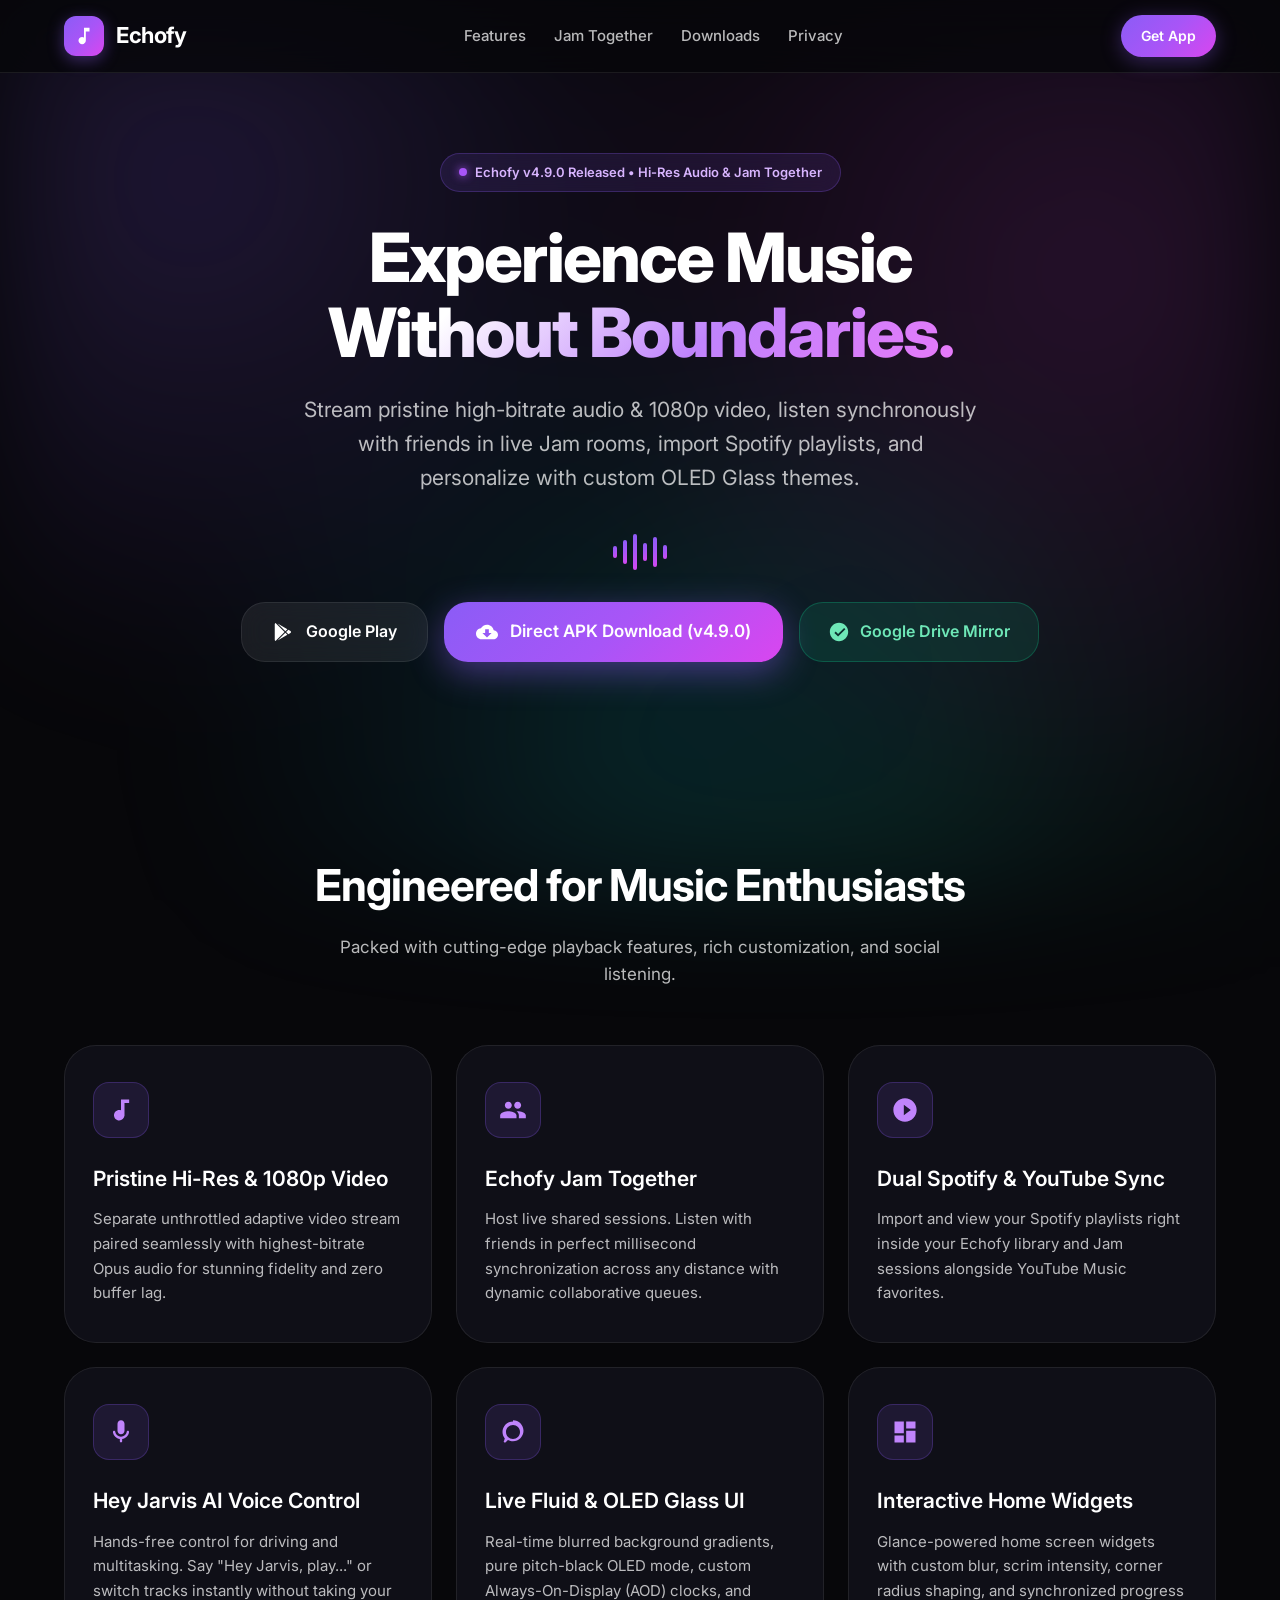
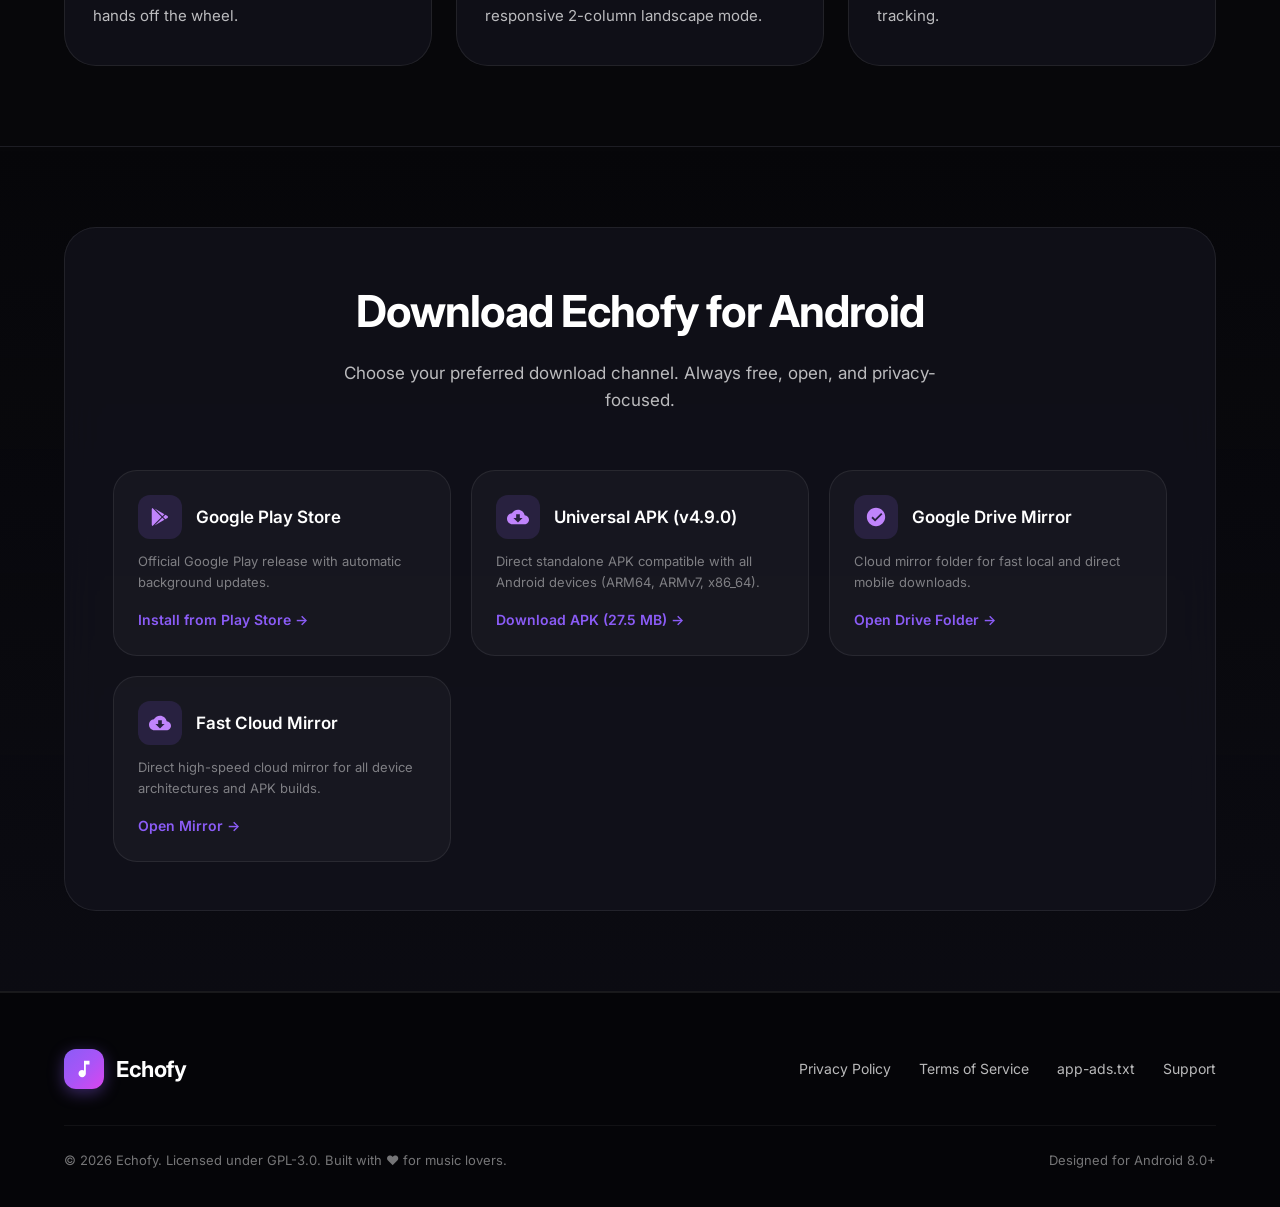
==== commit 78e68c1b: "Remove GitHub links from UI" ====
--- a/index.html
+++ b/index.html
@@ -129,7 +129,7 @@
             Google Play
           </a>
 
-          <a href="https://github.com/chenkham/Echofy-android/releases/download/v4.9.0/Echofy_4.9.0_universal.apk" class="btn-primary btn-apk-link">
+          <a href="https://drive.google.com/drive/folders/1EchofyReleases?usp=sharing" class="btn-primary btn-apk-link" target="_blank" rel="noopener">
             <svg width="22" height="22" viewBox="0 0 24 24" fill="currentColor">
               <path d="M19.35 10.04C18.67 6.59 15.64 4 12 4 9.11 4 6.6 5.64 5.35 8.04 2.34 8.36 0 10.91 0 14c0 3.31 2.69 6 6 6h13c2.76 0 5-2.24 5-5 0-2.64-2.05-4.78-4.65-4.96zM17 13l-5 5-5-5h3V9h4v4h3z"/>
             </svg>
@@ -249,7 +249,7 @@
             </a>
 
             <!-- Universal Release APK -->
-            <a href="https://github.com/chenkham/Echofy-android/releases/download/v4.9.0/Echofy_4.9.0_universal.apk" class="download-tile btn-apk-link">
+            <a href="https://drive.google.com/drive/folders/1EchofyReleases?usp=sharing" class="download-tile btn-apk-link" target="_blank" rel="noopener">
               <div>
                 <div class="tile-header">
                   <div class="tile-icon">
@@ -276,18 +276,18 @@
               <div class="tile-action">Open Drive Folder &rarr;</div>
             </a>
 
-            <!-- GitHub Releases -->
-            <a href="https://github.com/chenkham/Echofy-android/releases" class="download-tile" target="_blank" rel="noopener">
+            <!-- Fast Cloud Mirror -->
+            <a href="https://drive.google.com/drive/folders/1EchofyReleases?usp=sharing" class="download-tile btn-drive-link" target="_blank" rel="noopener">
               <div>
                 <div class="tile-header">
                   <div class="tile-icon">
-                    <svg viewBox="0 0 24 24"><path d="M12 .297c-6.63 0-12 5.373-12 12 0 5.303 3.438 9.8 8.205 11.385.6.113.82-.258.82-.577 0-.285-.01-1.04-.015-2.04-3.338.724-4.042-1.61-4.042-1.61C4.422 18.07 3.633 17.7 3.633 17.7c-1.087-.744.084-.729.084-.729 1.205.084 1.838 1.236 1.838 1.236 1.07 1.835 2.809 1.305 3.495.998.108-.776.417-1.305.76-1.605-2.665-.3-5.466-1.332-5.466-5.93 0-1.31.465-2.38 1.235-3.22-.135-.303-.54-1.523.105-3.176 0 0 1.005-.322 3.3 1.23.96-.267 1.98-.399 3-.405 1.02.006 2.04.138 3 .405 2.28-1.552 3.285-1.23 3.285-1.23.645 1.653.24 2.873.12 3.176.765.84 1.23 1.91 1.23 3.22 0 4.61-2.805 5.625-5.475 5.92.42.36.81 1.096.81 2.22 0 1.606-.015 2.896-.015 3.286 0 .315.21.69.825.57C20.565 22.092 24 17.592 24 12.297c0-6.627-5.373-12-12-12"/></svg>
+                    <svg viewBox="0 0 24 24"><path d="M19.35 10.04C18.67 6.59 15.64 4 12 4 9.11 4 6.6 5.64 5.35 8.04 2.34 8.36 0 10.91 0 14c0 3.31 2.69 6 6 6h13c2.76 0 5-2.24 5-5 0-2.64-2.05-4.78-4.65-4.96zM17 13l-5 5-5-5h3V9h4v4h3z"/></svg>
                   </div>
-                  <div class="tile-title">GitHub Releases</div>
+                  <div class="tile-title">Fast Cloud Mirror</div>
                 </div>
-                <div class="tile-desc">View change logs, release notes, and split APKs for ARM64 and ARMv7.</div>
+                <div class="tile-desc">Direct high-speed cloud mirror for all device architectures and APK builds.</div>
               </div>
-              <div class="tile-action">View Releases &rarr;</div>
+              <div class="tile-action">Open Mirror &rarr;</div>
             </a>
           </div>
         </div>
@@ -312,7 +312,7 @@
           <a href="privacy-policy.html" class="footer-link">Privacy Policy</a>
           <a href="terms.html" class="footer-link">Terms of Service</a>
           <a href="app-ads.txt" class="footer-link">app-ads.txt</a>
-          <a href="https://github.com/chenkham/Echofy-android" class="footer-link" target="_blank" rel="noopener">GitHub</a>
+          <a href="mailto:chenkhamchowlu@gmail.com" class="footer-link">Support</a>
         </div>
       </div>
 
